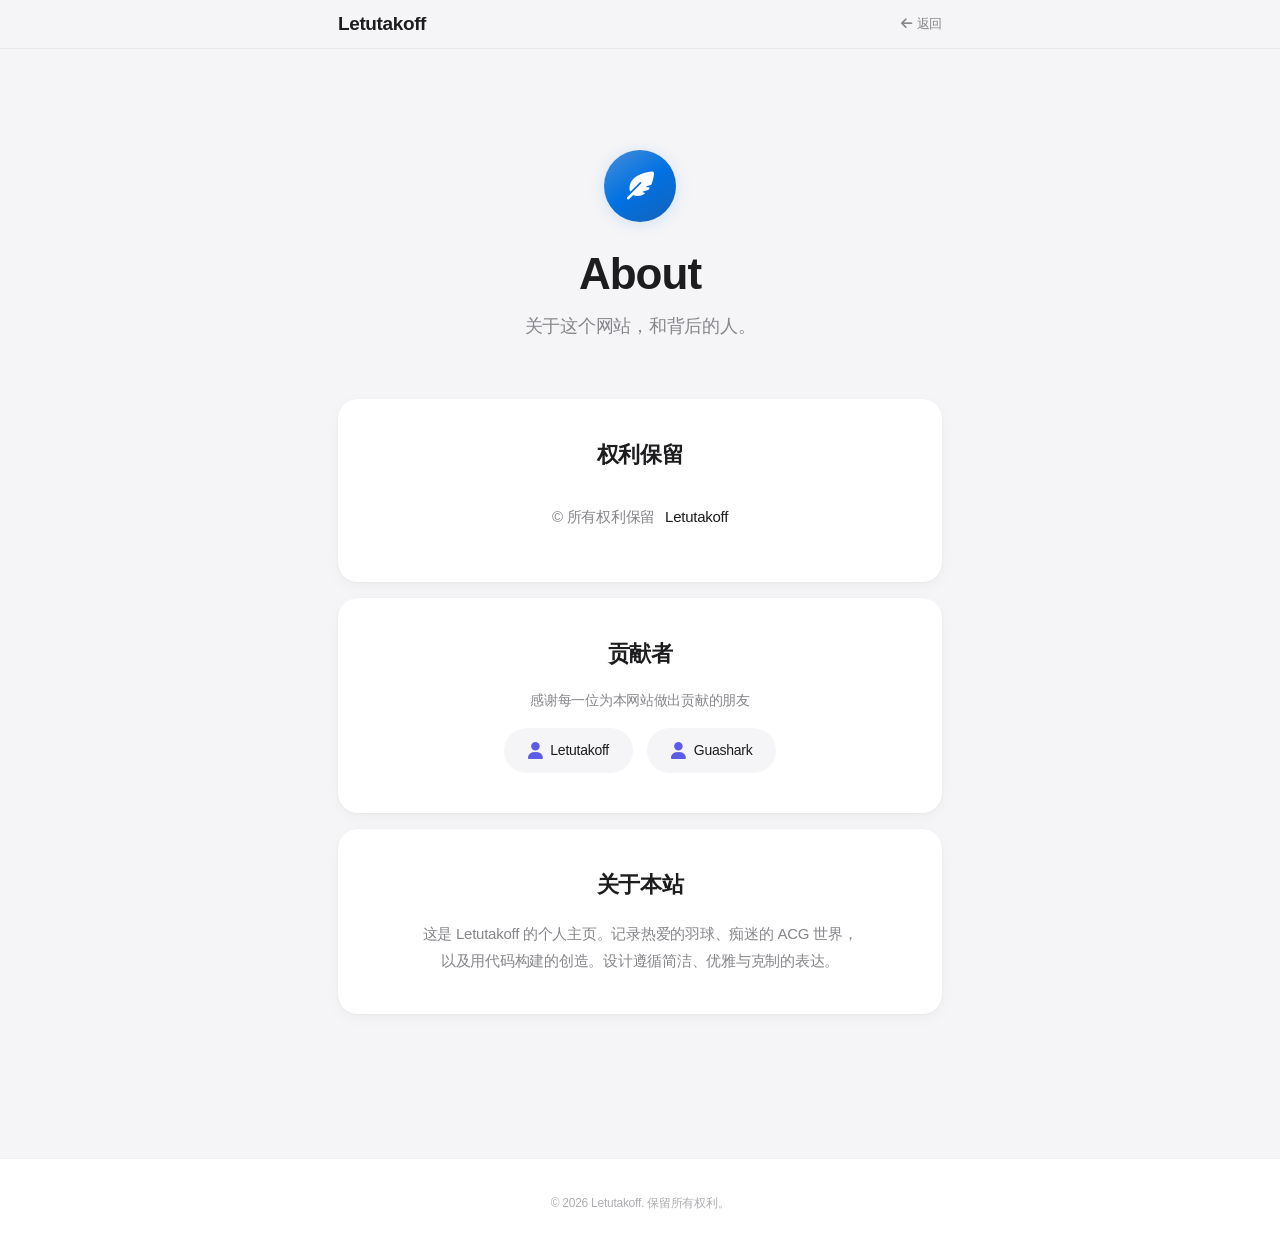
==== about.html @ f37e60d2 "26/6/18 - 3" ====
<!DOCTYPE html>
<html lang="zh-CN">
<head>
    <meta charset="UTF-8">
    <meta name="viewport" content="width=device-width, initial-scale=1.0">
    <title>About · Letutakoff</title>
    <link rel="stylesheet" href="https://cdnjs.cloudflare.com/ajax/libs/font-awesome/6.4.0/css/all.min.css">
    <style>
        * { margin: 0; padding: 0; box-sizing: border-box; }

        :root {
            --bg: #f5f5f7; --card: #ffffff;
            --accent: #0071e3; --indigo: #5e5ce6;
            --text: #1d1d1f; --text-secondary: #86868b;
            --text-tertiary: #aeaeb2;
            --hairline: rgba(0,0,0,0.06);
            --card-shadow: 0 1px 3px rgba(0,0,0,0.04), 0 4px 16px rgba(0,0,0,0.03);
            --card-hover-shadow: 0 2px 6px rgba(0,0,0,0.06), 0 12px 36px rgba(0,0,0,0.06);
            --radius: 20px;
            --transition: cubic-bezier(0.22, 0.61, 0.36, 1);
        }

        html { background: var(--bg); }
        body {
            font-family: -apple-system, BlinkMacSystemFont, "SF Pro Display", "SF Pro Text", "Helvetica Neue", sans-serif;
            background: var(--bg); color: var(--text);
            -webkit-font-smoothing: antialiased;
            letter-spacing: -0.016em; line-height: 1.47059;
        }

        a { text-decoration: none; color: var(--accent); }
        .container { max-width: 660px; margin: 0 auto; padding: 0 28px; }

        header {
            position: fixed; top: 0; left: 0; right: 0; z-index: 100;
            background: rgba(245,245,247,0.72);
            backdrop-filter: saturate(180%) blur(24px);
            -webkit-backdrop-filter: saturate(180%) blur(24px);
            border-bottom: 1px solid var(--hairline);
        }
        .header-inner {
            display: flex; align-items: center; justify-content: space-between;
            height: 48px; max-width: 660px; margin: 0 auto; padding: 0 28px;
        }
        .header-name { font-size: 19px; font-weight: 600; color: var(--text); letter-spacing: -0.02em; }
        .header-back { font-size: 13px; color: var(--text-secondary); font-weight: 500; display: flex; align-items: center; gap: 5px; transition: color .2s; }
        .header-back:hover { color: var(--text); }

        .hero { padding: 150px 0 60px; text-align: center; }
        .avatar {
            width: 72px; height: 72px; border-radius: 50%;
            background: linear-gradient(145deg, #478ed8, #0071e3, #1662b7);
            box-shadow: 0 2px 16px rgba(0,113,227,0.15);
            margin: 0 auto 20px; display: flex; align-items: center;
            justify-content: center; font-size: 28px; color: #fff;
        }
        .hero h1 { font-size: 44px; font-weight: 700; letter-spacing: -0.022em; }
        .hero .tagline { font-size: 18px; color: var(--text-secondary); margin-top: 6px; }

        .info-block {
            background: var(--card); border-radius: var(--radius);
            padding: 40px; margin-bottom: 16px;
            box-shadow: var(--card-shadow);
            text-align: center;
        }
        .info-block h3 {
            font-size: 22px; font-weight: 700; letter-spacing: -0.018em;
            margin-bottom: 20px;
        }

        .info-line {
            display: flex; align-items: center; justify-content: center; gap: 10px;
            padding: 14px 0; border-bottom: 1px solid var(--hairline);
            font-size: 15px;
        }
        .info-line:last-child { border-bottom: none; }
        .info-line .lbl { color: var(--text-secondary); }
        .info-line .val { color: var(--text); font-weight: 500; }

        .contributor-row {
            display: flex; justify-content: center; gap: 14px; flex-wrap: wrap;
            margin-top: 8px;
        }
        .contributor {
            display: inline-flex; align-items: center; gap: 8px;
            padding: 12px 24px; border-radius: 980px;
            background: var(--bg); font-size: 14px; font-weight: 500;
            color: var(--text);
        }
        .contributor i { font-size: 17px; color: var(--indigo); }

        .about-text {
            color: var(--text-secondary); font-size: 15px;
            line-height: 1.75; max-width: 440px; margin: 0 auto;
        }

        footer {
            text-align: center; padding: 36px;
            border-top: 1px solid var(--hairline); background: var(--card); margin-top: 80px;
        }
        footer p { font-size: 12px; color: var(--text-tertiary); }

        @media (max-width: 500px) {
            .hero h1 { font-size: 36px; }
            .info-block { padding: 28px 20px; }
        }
    </style>
</head>
<body>
    <header>
        <div class="header-inner">
            <a href="./index.html" class="header-name">Letutakoff</a>
            <a href="./index.html" class="header-back"><i class="fas fa-arrow-left"></i> 返回</a>
        </div>
    </header>

    <main>
        <section class="hero">
            <div class="avatar"><i class="fas fa-feather-alt"></i></div>
            <h1>About</h1>
            <p class="tagline">关于这个网站，和背后的人。</p>
        </section>

        <div class="container" style="padding-bottom: 48px;">
            <div class="info-block">
                <h3>权利保留</h3>
                <div class="info-line">
                    <span class="lbl">&copy; 所有权利保留</span>
                    <span class="val">Letutakoff</span>
                </div>
            </div>

            <div class="info-block">
                <h3>贡献者</h3>
                <p style="color: var(--text-secondary); font-size: 14px; margin-bottom: 18px;">感谢每一位为本网站做出贡献的朋友</p>
                <div class="contributor-row">
                    <div class="contributor"><i class="fas fa-user"></i> Letutakoff</div>
                    <div class="contributor"><i class="fas fa-user"></i> Guashark</div>
                </div>
            </div>

            <div class="info-block">
                <h3>关于本站</h3>
                <p class="about-text">
                    这是 Letutakoff 的个人主页。记录热爱的羽球、痴迷的 ACG 世界，以及用代码构建的创造。设计遵循简洁、优雅与克制的表达。
                </p>
            </div>
        </div>
    </main>

    <footer>
        <p>&copy; 2026 Letutakoff. 保留所有权利。</p>
    </footer>
</body>
</html>
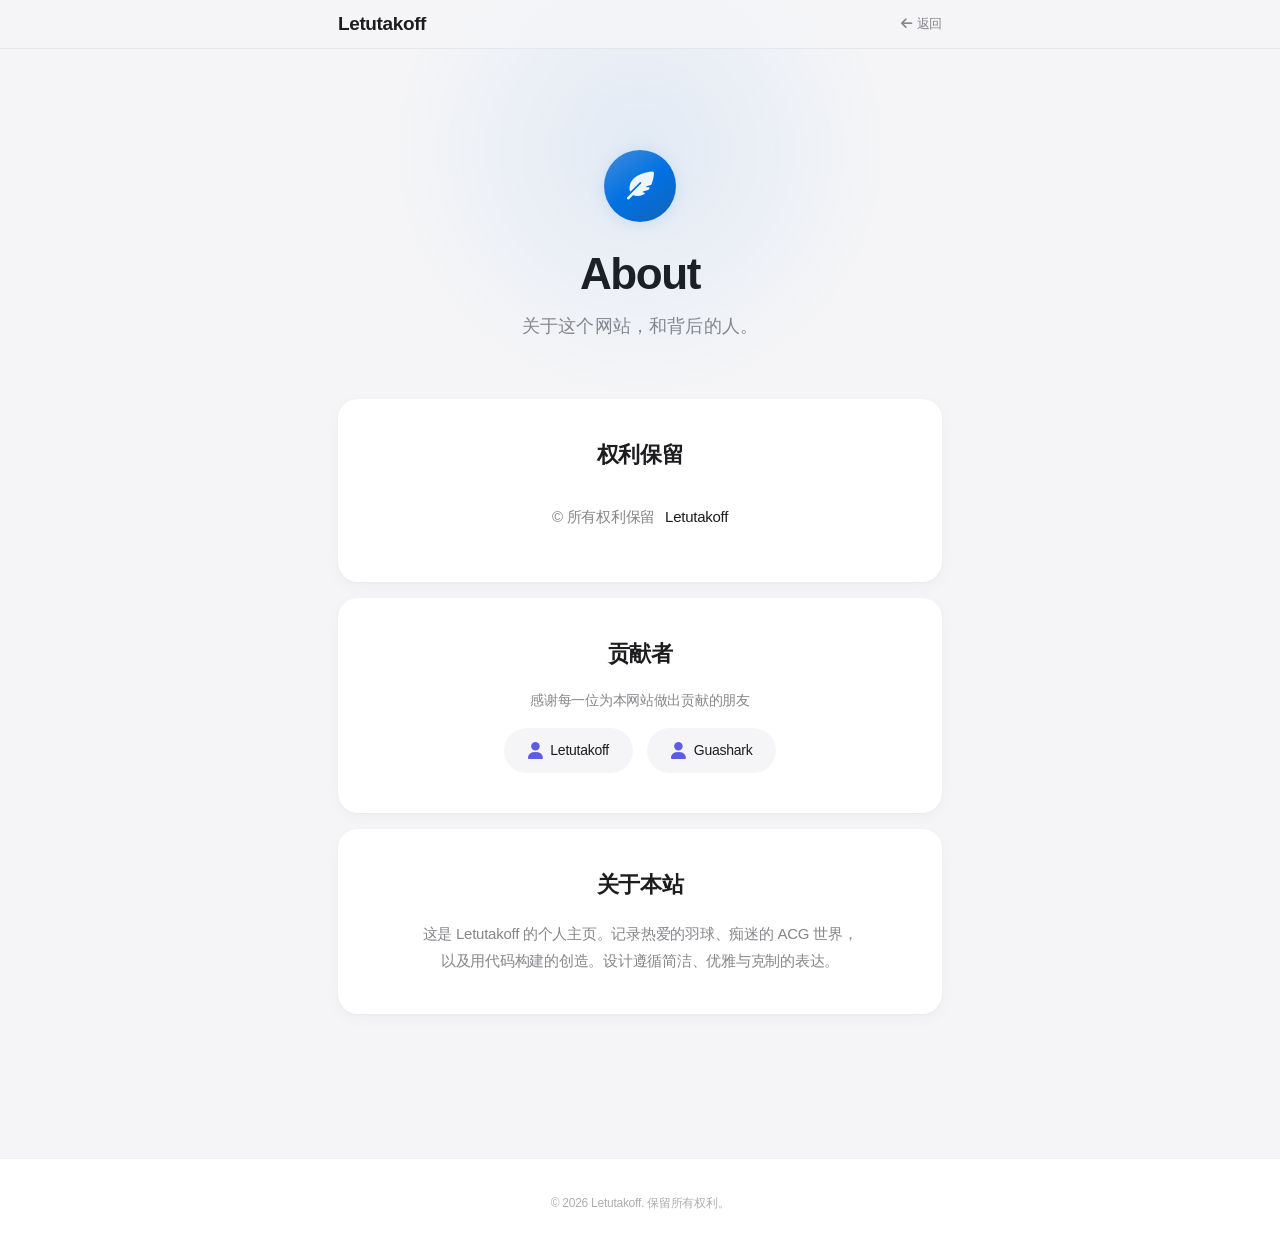
==== commit 43495acf: "26/6/18 - 4" ====
--- a/about.html
+++ b/about.html
@@ -18,6 +18,7 @@
             --card-hover-shadow: 0 2px 6px rgba(0,0,0,0.06), 0 12px 36px rgba(0,0,0,0.06);
             --radius: 20px;
             --transition: cubic-bezier(0.22, 0.61, 0.36, 1);
+            --glow: rgba(0, 113, 227, 0.08);
         }
 
         html { background: var(--bg); }
@@ -26,6 +27,44 @@
             background: var(--bg); color: var(--text);
             -webkit-font-smoothing: antialiased;
             letter-spacing: -0.016em; line-height: 1.47059;
+        }
+
+        /* ── Page Load Entrance ── */
+        .page-enter {
+            opacity: 0;
+            transform: translateY(16px);
+            animation: fadeSlideUp 0.7s var(--transition) forwards;
+        }
+        @keyframes fadeSlideUp {
+            to { opacity: 1; transform: translateY(0); }
+        }
+
+        /* ── Scroll Reveal ── */
+        .reveal {
+            opacity: 0;
+            transform: translateY(24px);
+            transition: opacity 0.6s var(--transition), transform 0.6s var(--transition);
+        }
+        .reveal.visible {
+            opacity: 1;
+            transform: translateY(0);
+        }
+
+        /* ── Background Depth Glow ── */
+        main::before {
+            content: '';
+            position: absolute;
+            top: -100px;
+            left: 50%;
+            transform: translateX(-50%);
+            width: 500px;
+            height: 500px;
+            background: radial-gradient(ellipse at center, var(--glow) 0%, transparent 70%);
+            pointer-events: none;
+            z-index: 0;
+        }
+        main {
+            position: relative;
         }
 
         a { text-decoration: none; color: var(--accent); }
@@ -54,14 +93,37 @@
             margin: 0 auto 20px; display: flex; align-items: center;
             justify-content: center; font-size: 28px; color: #fff;
         }
-        .hero h1 { font-size: 44px; font-weight: 700; letter-spacing: -0.022em; }
-        .hero .tagline { font-size: 18px; color: var(--text-secondary); margin-top: 6px; }
+        .hero h1 { font-size: 44px; font-weight: 700; letter-spacing: -0.032em; }
+        .hero .tagline { font-size: 18px; color: var(--text-secondary); margin-top: 6px; letter-spacing: 0.008em; }
 
         .info-block {
             background: var(--card); border-radius: var(--radius);
             padding: 40px; margin-bottom: 16px;
             box-shadow: var(--card-shadow);
             text-align: center;
+            position: relative;
+            overflow: hidden;
+        }
+        .info-block::before {
+            content: '';
+            position: absolute;
+            inset: 0;
+            border-radius: var(--radius);
+            padding: 1px;
+            background: linear-gradient(180deg, rgba(0,113,227,0.2) 0%, transparent 40%);
+            -webkit-mask: linear-gradient(#fff 0 0) content-box, linear-gradient(#fff 0 0);
+            mask: linear-gradient(#fff 0 0) content-box, linear-gradient(#fff 0 0);
+            -webkit-mask-composite: xor;
+            mask-composite: exclude;
+            opacity: 0;
+            transition: opacity 0.5s var(--transition);
+            pointer-events: none;
+        }
+        .info-block:hover::before {
+            opacity: 1;
+        }
+        .info-block:hover {
+            box-shadow: var(--card-hover-shadow), 0 0 40px var(--glow);
         }
         .info-block h3 {
             font-size: 22px; font-weight: 700; letter-spacing: -0.018em;
@@ -86,6 +148,12 @@
             padding: 12px 24px; border-radius: 980px;
             background: var(--bg); font-size: 14px; font-weight: 500;
             color: var(--text);
+            transition: background 0.35s var(--transition), color 0.35s var(--transition), box-shadow 0.35s var(--transition);
+        }
+        .contributor:hover {
+            background: var(--accent);
+            color: #fff;
+            box-shadow: 0 0 20px rgba(0,113,227,0.2);
         }
         .contributor i { font-size: 17px; color: var(--indigo); }
 
@@ -93,6 +161,11 @@
             color: var(--text-secondary); font-size: 15px;
             line-height: 1.75; max-width: 440px; margin: 0 auto;
         }
+
+        /* ── Info Block Stagger Delays ── */
+        .reveal:nth-child(1) { transition-delay: 0s; }
+        .reveal:nth-child(2) { transition-delay: 0.1s; }
+        .reveal:nth-child(3) { transition-delay: 0.2s; }
 
         footer {
             text-align: center; padding: 36px;
@@ -114,7 +187,7 @@
         </div>
     </header>
 
-    <main>
+    <main class="page-enter">
         <section class="hero">
             <div class="avatar"><i class="fas fa-feather-alt"></i></div>
             <h1>About</h1>
@@ -122,7 +195,7 @@
         </section>
 
         <div class="container" style="padding-bottom: 48px;">
-            <div class="info-block">
+            <div class="info-block reveal">
                 <h3>权利保留</h3>
                 <div class="info-line">
                     <span class="lbl">&copy; 所有权利保留</span>
@@ -130,7 +203,7 @@
                 </div>
             </div>
 
-            <div class="info-block">
+            <div class="info-block reveal">
                 <h3>贡献者</h3>
                 <p style="color: var(--text-secondary); font-size: 14px; margin-bottom: 18px;">感谢每一位为本网站做出贡献的朋友</p>
                 <div class="contributor-row">
@@ -139,7 +212,7 @@
                 </div>
             </div>
 
-            <div class="info-block">
+            <div class="info-block reveal">
                 <h3>关于本站</h3>
                 <p class="about-text">
                     这是 Letutakoff 的个人主页。记录热爱的羽球、痴迷的 ACG 世界，以及用代码构建的创造。设计遵循简洁、优雅与克制的表达。
@@ -151,5 +224,22 @@
     <footer>
         <p>&copy; 2026 Letutakoff. 保留所有权利。</p>
     </footer>
+
+    <script>
+    (function() {
+        var observer = new IntersectionObserver(function(entries) {
+            entries.forEach(function(entry) {
+                if (entry.isIntersecting) {
+                    entry.target.classList.add('visible');
+                    observer.unobserve(entry.target);
+                }
+            });
+        }, { threshold: 0.15, rootMargin: '0px 0px -40px 0px' });
+
+        document.querySelectorAll('.reveal').forEach(function(el) {
+            observer.observe(el);
+        });
+    })();
+    </script>
 </body>
 </html>
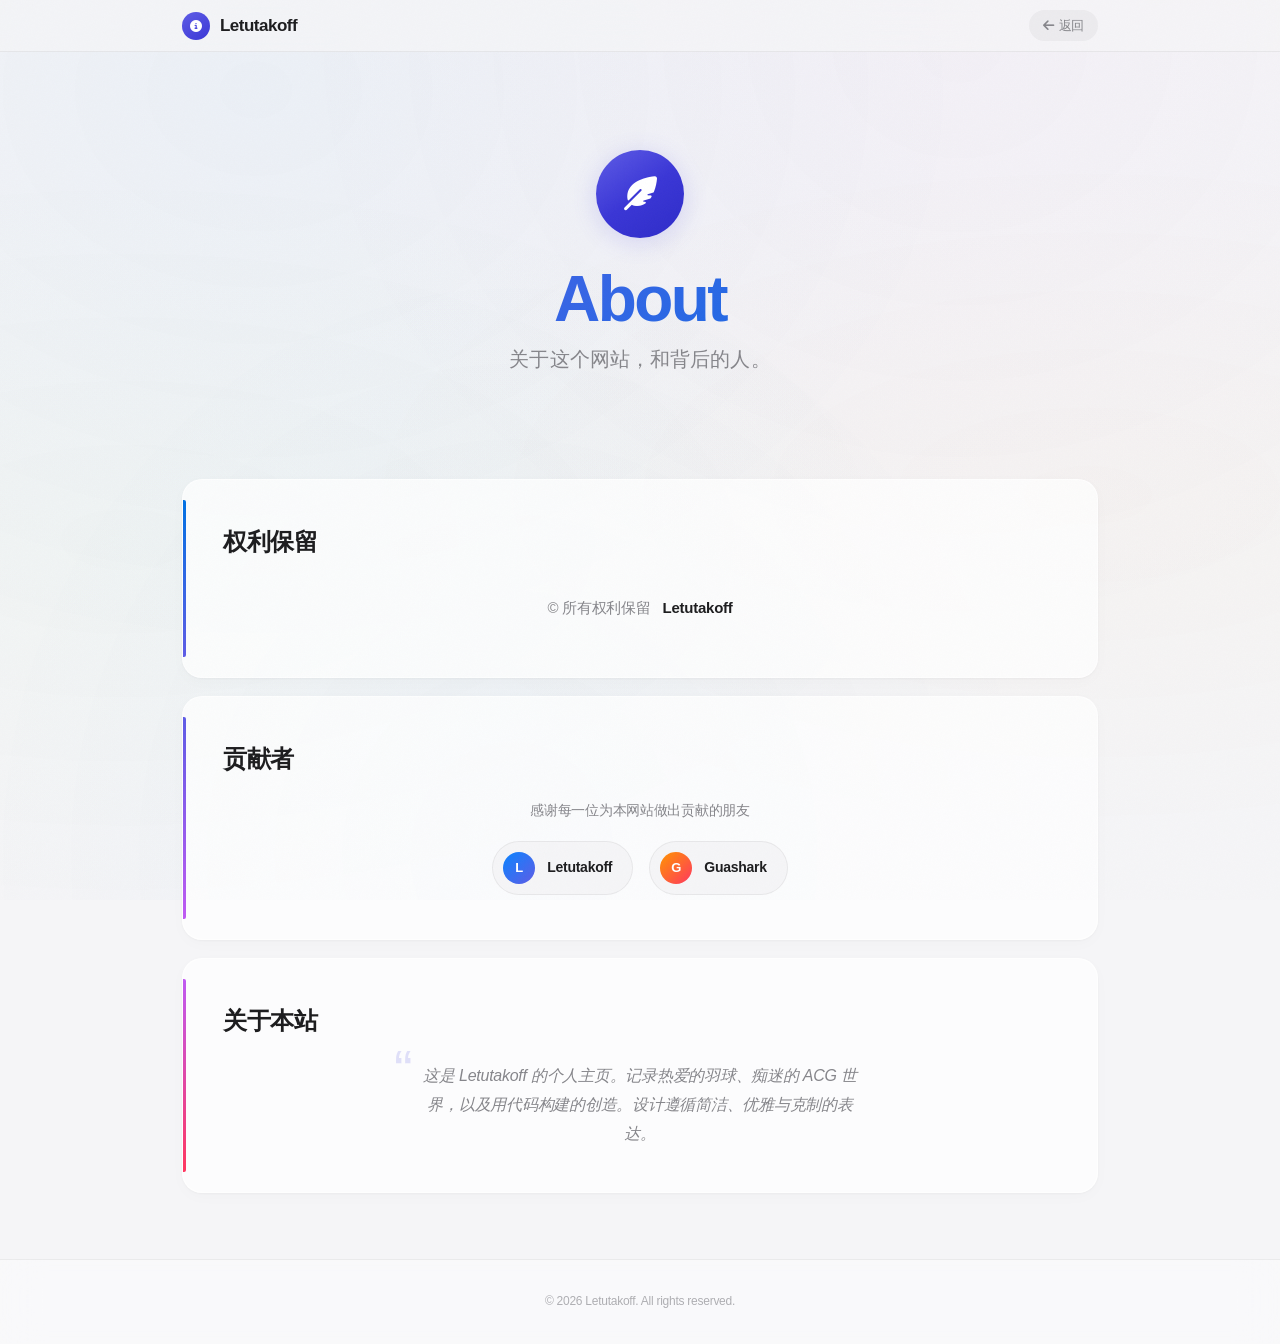
==== commit f3dc8e45: "26/6/19 - 1" ====
--- a/about.html
+++ b/about.html
@@ -5,197 +5,197 @@
     <meta name="viewport" content="width=device-width, initial-scale=1.0">
     <title>About · Letutakoff</title>
     <link rel="stylesheet" href="https://cdnjs.cloudflare.com/ajax/libs/font-awesome/6.4.0/css/all.min.css">
+    <link rel="stylesheet" href="styles.css">
     <style>
-        * { margin: 0; padding: 0; box-sizing: border-box; }
-
+        /* ── About page: indigo theme ── */
         :root {
-            --bg: #f5f5f7; --card: #ffffff;
-            --accent: #0071e3; --indigo: #5e5ce6;
-            --text: #1d1d1f; --text-secondary: #86868b;
-            --text-tertiary: #aeaeb2;
-            --hairline: rgba(0,0,0,0.06);
-            --card-shadow: 0 1px 3px rgba(0,0,0,0.04), 0 4px 16px rgba(0,0,0,0.03);
-            --card-hover-shadow: 0 2px 6px rgba(0,0,0,0.06), 0 12px 36px rgba(0,0,0,0.06);
-            --radius: 20px;
-            --transition: cubic-bezier(0.22, 0.61, 0.36, 1);
-            --glow: rgba(0, 113, 227, 0.08);
-        }
-
-        html { background: var(--bg); }
-        body {
-            font-family: -apple-system, BlinkMacSystemFont, "SF Pro Display", "SF Pro Text", "Helvetica Neue", sans-serif;
-            background: var(--bg); color: var(--text);
-            -webkit-font-smoothing: antialiased;
-            letter-spacing: -0.016em; line-height: 1.47059;
-        }
-
-        /* ── Page Load Entrance ── */
-        .page-enter {
-            opacity: 0;
-            transform: translateY(16px);
-            animation: fadeSlideUp 0.7s var(--transition) forwards;
-        }
-        @keyframes fadeSlideUp {
-            to { opacity: 1; transform: translateY(0); }
-        }
-
-        /* ── Scroll Reveal ── */
-        .reveal {
-            opacity: 0;
-            transform: translateY(24px);
-            transition: opacity 0.6s var(--transition), transform 0.6s var(--transition);
-        }
-        .reveal.visible {
-            opacity: 1;
-            transform: translateY(0);
-        }
-
-        /* ── Background Depth Glow ── */
-        main::before {
+            --page-accent: #5e5ce6;
+        }
+
+        ::selection { background: rgba(94, 92, 230, 0.15); }
+
+        .scroll-progress {
+            background: linear-gradient(90deg, #5e5ce6, #0071e3, #bf5af2);
+        }
+
+        .header-logo {
+            background: linear-gradient(145deg, #5e5ce6, #3a36d6);
+        }
+
+        .hero-avatar {
+            background: linear-gradient(145deg, #5e5ce6, #3a36d6, #2e2cc8);
+            box-shadow: 0 4px 24px rgba(94, 92, 230, 0.2);
+        }
+
+        .hero h1.gradient-text {
+            background: linear-gradient(135deg, #5e5ce6, #0071e3);
+            -webkit-background-clip: text;
+            -webkit-text-fill-color: transparent;
+            background-clip: text;
+        }
+
+        /* About page doesn't use sec-label/sections, so no label styles needed */
+
+        /* ── Info Blocks ── */
+        .info-blocks {
+            padding-bottom: 48px;
+        }
+        .info-block {
+            padding: 44px 40px;
+            margin-bottom: 18px;
+        }
+        .info-block:hover {
+            transform: translateY(-2px) scale(1.005);
+            box-shadow: var(--shadow-card-hover), var(--shadow-glow-indigo);
+        }
+
+        /* Left accent bar per block */
+        .info-block::after {
             content: '';
             position: absolute;
-            top: -100px;
-            left: 50%;
-            transform: translateX(-50%);
-            width: 500px;
-            height: 500px;
-            background: radial-gradient(ellipse at center, var(--glow) 0%, transparent 70%);
-            pointer-events: none;
-            z-index: 0;
-        }
-        main {
-            position: relative;
-        }
-
-        a { text-decoration: none; color: var(--accent); }
-        .container { max-width: 660px; margin: 0 auto; padding: 0 28px; }
-
-        header {
-            position: fixed; top: 0; left: 0; right: 0; z-index: 100;
-            background: rgba(245,245,247,0.72);
-            backdrop-filter: saturate(180%) blur(24px);
-            -webkit-backdrop-filter: saturate(180%) blur(24px);
-            border-bottom: 1px solid var(--hairline);
-        }
-        .header-inner {
-            display: flex; align-items: center; justify-content: space-between;
-            height: 48px; max-width: 660px; margin: 0 auto; padding: 0 28px;
-        }
-        .header-name { font-size: 19px; font-weight: 600; color: var(--text); letter-spacing: -0.02em; }
-        .header-back { font-size: 13px; color: var(--text-secondary); font-weight: 500; display: flex; align-items: center; gap: 5px; transition: color .2s; }
-        .header-back:hover { color: var(--text); }
-
-        .hero { padding: 150px 0 60px; text-align: center; }
-        .avatar {
-            width: 72px; height: 72px; border-radius: 50%;
-            background: linear-gradient(145deg, #478ed8, #0071e3, #1662b7);
-            box-shadow: 0 2px 16px rgba(0,113,227,0.15);
-            margin: 0 auto 20px; display: flex; align-items: center;
-            justify-content: center; font-size: 28px; color: #fff;
-        }
-        .hero h1 { font-size: 44px; font-weight: 700; letter-spacing: -0.032em; }
-        .hero .tagline { font-size: 18px; color: var(--text-secondary); margin-top: 6px; letter-spacing: 0.008em; }
-
-        .info-block {
-            background: var(--card); border-radius: var(--radius);
-            padding: 40px; margin-bottom: 16px;
-            box-shadow: var(--card-shadow);
-            text-align: center;
-            position: relative;
-            overflow: hidden;
-        }
-        .info-block::before {
-            content: '';
-            position: absolute;
-            inset: 0;
-            border-radius: var(--radius);
-            padding: 1px;
-            background: linear-gradient(180deg, rgba(0,113,227,0.2) 0%, transparent 40%);
-            -webkit-mask: linear-gradient(#fff 0 0) content-box, linear-gradient(#fff 0 0);
-            mask: linear-gradient(#fff 0 0) content-box, linear-gradient(#fff 0 0);
-            -webkit-mask-composite: xor;
-            mask-composite: exclude;
-            opacity: 0;
-            transition: opacity 0.5s var(--transition);
-            pointer-events: none;
-        }
-        .info-block:hover::before {
-            opacity: 1;
-        }
-        .info-block:hover {
-            box-shadow: var(--card-hover-shadow), 0 0 40px var(--glow);
-        }
+            left: 0;
+            top: 20px;
+            bottom: 20px;
+            width: 3px;
+            border-radius: 0 2px 2px 0;
+        }
+        .info-block:nth-child(1)::after {
+            background: linear-gradient(180deg, #0071e3, #5e5ce6);
+        }
+        .info-block:nth-child(2)::after {
+            background: linear-gradient(180deg, #5e5ce6, #bf5af2);
+        }
+        .info-block:nth-child(3)::after {
+            background: linear-gradient(180deg, #bf5af2, #ff375f);
+        }
+
         .info-block h3 {
-            font-size: 22px; font-weight: 700; letter-spacing: -0.018em;
-            margin-bottom: 20px;
+            font-family: -apple-system, BlinkMacSystemFont, "SF Pro Display", "Helvetica Neue", sans-serif;
+            font-size: 24px;
+            font-weight: 800;
+            letter-spacing: -0.02em;
+            margin-bottom: 24px;
         }
 
         .info-line {
-            display: flex; align-items: center; justify-content: center; gap: 10px;
-            padding: 14px 0; border-bottom: 1px solid var(--hairline);
+            display: flex;
+            align-items: center;
+            justify-content: center;
+            gap: 12px;
+            padding: 14px 0;
+            border-bottom: 0.5px solid var(--hairline);
             font-size: 15px;
         }
         .info-line:last-child { border-bottom: none; }
-        .info-line .lbl { color: var(--text-secondary); }
-        .info-line .val { color: var(--text); font-weight: 500; }
-
+        .info-line .lbl { color: var(--text-secondary); font-weight: 500; }
+        .info-line .val { color: var(--text); font-weight: 700; }
+
+        /* ── Contributor Pills ── */
         .contributor-row {
-            display: flex; justify-content: center; gap: 14px; flex-wrap: wrap;
+            display: flex;
+            justify-content: center;
+            gap: 16px;
+            flex-wrap: wrap;
             margin-top: 8px;
         }
         .contributor {
-            display: inline-flex; align-items: center; gap: 8px;
-            padding: 12px 24px; border-radius: 980px;
-            background: var(--bg); font-size: 14px; font-weight: 500;
+            display: flex;
+            align-items: center;
+            gap: 12px;
+            padding: 10px 20px 10px 10px;
+            border-radius: var(--radius-pill);
+            background: var(--bg);
+            border: 1px solid var(--hairline);
+            font-size: 14px;
+            font-weight: 600;
             color: var(--text);
-            transition: background 0.35s var(--transition), color 0.35s var(--transition), box-shadow 0.35s var(--transition);
+            transition: all 0.4s var(--spring);
         }
         .contributor:hover {
             background: var(--accent);
             color: #fff;
-            box-shadow: 0 0 20px rgba(0,113,227,0.2);
-        }
-        .contributor i { font-size: 17px; color: var(--indigo); }
-
-        .about-text {
-            color: var(--text-secondary); font-size: 15px;
-            line-height: 1.75; max-width: 440px; margin: 0 auto;
-        }
-
-        /* ── Info Block Stagger Delays ── */
-        .reveal:nth-child(1) { transition-delay: 0s; }
-        .reveal:nth-child(2) { transition-delay: 0.1s; }
-        .reveal:nth-child(3) { transition-delay: 0.2s; }
-
-        footer {
-            text-align: center; padding: 36px;
-            border-top: 1px solid var(--hairline); background: var(--card); margin-top: 80px;
-        }
-        footer p { font-size: 12px; color: var(--text-tertiary); }
+            border-color: var(--accent);
+            box-shadow: 0 0 24px rgba(0, 113, 227, 0.18);
+            transform: translateY(-2px);
+        }
+        .contributor-avatar {
+            width: 32px;
+            height: 32px;
+            border-radius: 50%;
+            display: flex;
+            align-items: center;
+            justify-content: center;
+            font-size: 13px;
+            font-weight: 700;
+            color: #fff;
+        }
+        .contributor:nth-child(1) .contributor-avatar {
+            background: linear-gradient(135deg, #0a84ff, #5e5ce6);
+        }
+        .contributor:nth-child(2) .contributor-avatar {
+            background: linear-gradient(135deg, #ff9500, #ff375f);
+        }
+
+        /* ── Quote ── */
+        .about-quote {
+            color: var(--text-secondary);
+            font-size: 16px;
+            line-height: 1.8;
+            max-width: 480px;
+            margin: 0 auto;
+            text-align: center;
+            font-style: italic;
+            position: relative;
+            padding: 0 20px;
+        }
+        .about-quote::before {
+            content: '\201C';
+            font-size: 56px;
+            color: var(--page-accent);
+            opacity: 0.18;
+            position: absolute;
+            top: -20px;
+            left: -6px;
+            font-style: normal;
+            line-height: 1;
+        }
+
+        .about-subtitle {
+            color: var(--text-secondary);
+            font-size: 14px;
+            margin-bottom: 20px;
+            text-align: center;
+        }
 
         @media (max-width: 500px) {
-            .hero h1 { font-size: 36px; }
-            .info-block { padding: 28px 20px; }
+            .info-block { padding: 32px 24px; }
         }
     </style>
 </head>
 <body>
-    <header>
+    <div class="scroll-progress" id="scrollProgress"></div>
+
+    <header class="site-header">
         <div class="header-inner">
-            <a href="./index.html" class="header-name">Letutakoff</a>
+            <a href="./index.html" class="header-brand">
+                <div class="header-logo"><i class="fas fa-circle-info"></i></div>
+                Letutakoff
+            </a>
             <a href="./index.html" class="header-back"><i class="fas fa-arrow-left"></i> 返回</a>
         </div>
     </header>
 
-    <main class="page-enter">
+    <main class="page-enter content-wrap">
         <section class="hero">
-            <div class="avatar"><i class="fas fa-feather-alt"></i></div>
-            <h1>About</h1>
-            <p class="tagline">关于这个网站，和背后的人。</p>
+            <div class="container">
+                <div class="hero-avatar"><i class="fas fa-feather-alt"></i></div>
+                <h1 class="gradient-text">About</h1>
+                <p class="tagline">关于这个网站，和背后的人。</p>
+            </div>
         </section>
 
-        <div class="container" style="padding-bottom: 48px;">
-            <div class="info-block reveal">
+        <div class="container info-blocks">
+            <div class="card info-block reveal">
                 <h3>权利保留</h3>
                 <div class="info-line">
                     <span class="lbl">&copy; 所有权利保留</span>
@@ -203,30 +203,44 @@
                 </div>
             </div>
 
-            <div class="info-block reveal">
+            <div class="card info-block reveal">
                 <h3>贡献者</h3>
-                <p style="color: var(--text-secondary); font-size: 14px; margin-bottom: 18px;">感谢每一位为本网站做出贡献的朋友</p>
+                <p class="about-subtitle">感谢每一位为本网站做出贡献的朋友</p>
                 <div class="contributor-row">
-                    <div class="contributor"><i class="fas fa-user"></i> Letutakoff</div>
-                    <div class="contributor"><i class="fas fa-user"></i> Guashark</div>
+                    <div class="contributor">
+                        <div class="contributor-avatar">L</div>
+                        Letutakoff
+                    </div>
+                    <div class="contributor">
+                        <div class="contributor-avatar">G</div>
+                        Guashark
+                    </div>
                 </div>
             </div>
 
-            <div class="info-block reveal">
+            <div class="card info-block reveal">
                 <h3>关于本站</h3>
-                <p class="about-text">
+                <p class="about-quote">
                     这是 Letutakoff 的个人主页。记录热爱的羽球、痴迷的 ACG 世界，以及用代码构建的创造。设计遵循简洁、优雅与克制的表达。
                 </p>
             </div>
         </div>
     </main>
 
-    <footer>
-        <p>&copy; 2026 Letutakoff. 保留所有权利。</p>
+    <footer class="site-footer">
+        <p>&copy; 2026 Letutakoff. All rights reserved.</p>
     </footer>
 
     <script>
     (function() {
+        var bar = document.getElementById('scrollProgress');
+        if (bar) {
+            window.addEventListener('scroll', function() {
+                var st = window.pageYOffset || document.documentElement.scrollTop;
+                var h = document.documentElement.scrollHeight - document.documentElement.clientHeight;
+                bar.style.width = (st / h * 100) + '%';
+            });
+        }
         var observer = new IntersectionObserver(function(entries) {
             entries.forEach(function(entry) {
                 if (entry.isIntersecting) {
@@ -234,11 +248,8 @@
                     observer.unobserve(entry.target);
                 }
             });
-        }, { threshold: 0.15, rootMargin: '0px 0px -40px 0px' });
-
-        document.querySelectorAll('.reveal').forEach(function(el) {
-            observer.observe(el);
-        });
+        }, { threshold: 0.1, rootMargin: '0px 0px -30px 0px' });
+        document.querySelectorAll('.reveal').forEach(function(el) { observer.observe(el); });
     })();
     </script>
 </body>
--- a/styles.css
+++ b/styles.css
@@ -0,0 +1,586 @@
+/* ═══════════════════════════════════════════════════════════════
+   Letutakoff — Shared Design System
+   Apple-inspired: SF fonts, frosted glass, spring motion,
+   generous whitespace, refined surface treatments.
+   ═══════════════════════════════════════════════════════════════ */
+
+/* ── Reset ── */
+*, *::before, *::after {
+  margin: 0;
+  padding: 0;
+  box-sizing: border-box;
+}
+
+/* ── Design Tokens ── */
+:root {
+  /* Background */
+  --bg: #f5f5f7;
+
+  /* Surfaces */
+  --card-bg: rgba(255, 255, 255, 0.72);
+  --card-solid: #ffffff;
+  --header-bg: rgba(245, 245, 247, 0.78);
+
+  /* Accent palette — Apple HIG */
+  --accent:        #0071e3;
+  --accent-green:  #34c759;
+  --accent-purple: #af52de;
+  --accent-indigo: #5e5ce6;
+  --accent-orange: #ff9500;
+  --accent-pink:   #ff375f;
+
+  /* Text */
+  --text:           #1d1d1f;
+  --text-secondary: #86868b;
+  --text-tertiary:  #aeaeb2;
+
+  /* Borders & dividers */
+  --hairline: rgba(0, 0, 0, 0.06);
+  --card-border: rgba(255, 255, 255, 0.6);
+
+  /* Radii */
+  --radius-sm: 12px;
+  --radius:    20px;
+  --radius-pill: 980px;
+
+  /* Shadows — layered for depth */
+  --shadow-card: 0 1px 3px rgba(0, 0, 0, 0.04),
+                 0 4px 16px rgba(0, 0, 0, 0.02);
+  --shadow-card-hover: 0 2px 8px rgba(0, 0, 0, 0.06),
+                        0 12px 40px rgba(0, 0, 0, 0.04);
+
+  /* Shadows with accent glow (applied per page) */
+  --shadow-glow-green:  0 12px 40px rgba(52, 199, 89, 0.08),
+                        0 0 80px rgba(52, 199, 89, 0.04);
+  --shadow-glow-purple: 0 12px 40px rgba(175, 82, 222, 0.08),
+                        0 0 80px rgba(175, 82, 222, 0.04);
+  --shadow-glow-blue:   0 12px 40px rgba(0, 113, 227, 0.08),
+                        0 0 80px rgba(0, 113, 227, 0.04);
+  --shadow-glow-indigo: 0 12px 40px rgba(94, 92, 230, 0.08),
+                        0 0 80px rgba(94, 92, 230, 0.04);
+
+  /* Transitions */
+  --ease-out: cubic-bezier(0.22, 0.61, 0.36, 1);
+  --spring:   cubic-bezier(0.34, 1.56, 0.64, 1);
+
+  /* Typography */
+  --font-display: -apple-system, BlinkMacSystemFont, "SF Pro Display",
+                  "Helvetica Neue", sans-serif;
+  --font-body:    -apple-system, BlinkMacSystemFont, "SF Pro Text",
+                  "Helvetica Neue", sans-serif;
+
+  /* Layout */
+  --header-h: 52px;
+  --content-max: 980px;
+}
+
+/* ── Base ── */
+html {
+  scroll-behavior: smooth;
+  background: var(--bg);
+  scrollbar-width: thin;
+  scrollbar-color: rgba(0, 0, 0, 0.12) transparent;
+}
+html::-webkit-scrollbar { width: 5px; }
+html::-webkit-scrollbar-track { background: transparent; }
+html::-webkit-scrollbar-thumb {
+  background: rgba(0, 0, 0, 0.12);
+  border-radius: 3px;
+}
+html::-webkit-scrollbar-thumb:hover {
+  background: rgba(0, 0, 0, 0.2);
+}
+
+::selection {
+  background: rgba(0, 113, 227, 0.15);
+  color: var(--text);
+}
+
+body {
+  font-family: var(--font-body);
+  background: var(--bg);
+  color: var(--text);
+  -webkit-font-smoothing: antialiased;
+  -moz-osx-font-smoothing: grayscale;
+  letter-spacing: -0.016em;
+  line-height: 1.47059;
+  position: relative;
+  overflow-x: hidden;
+}
+
+/* ── Ambient background mesh ── */
+body::after {
+  content: '';
+  position: fixed;
+  inset: 0;
+  pointer-events: none;
+  z-index: 0;
+  background:
+    radial-gradient(at 20% 10%, rgba(0, 113, 227, 0.04) 0px, transparent 50%),
+    radial-gradient(at 75% 5%,  rgba(175, 82, 222, 0.03) 0px, transparent 50%),
+    radial-gradient(at 10% 60%, rgba(52, 199, 89, 0.025) 0px, transparent 50%),
+    radial-gradient(at 85% 55%, rgba(255, 149, 0, 0.025) 0px, transparent 50%),
+    radial-gradient(at 40% 95%, rgba(0, 113, 227, 0.03) 0px, transparent 50%);
+}
+
+/* ── Noise texture overlay ── */
+body::before {
+  content: '';
+  position: fixed;
+  inset: 0;
+  opacity: 0.022;
+  pointer-events: none;
+  z-index: 9999;
+  background-image: url("data:image/svg+xml,%3Csvg viewBox='0 0 256 256' xmlns='http://www.w3.org/2000/svg'%3E%3Cfilter id='n'%3E%3CfeTurbulence type='fractalNoise' baseFrequency='0.9' numOctaves='4' stitchTiles='stitch'/%3E%3C/filter%3E%3Crect width='100%25' height='100%25' filter='url(%23n)'/%3E%3C/svg%3E");
+  background-repeat: repeat;
+  background-size: 256px 256px;
+}
+
+/* ── Scroll Progress Bar ── */
+.scroll-progress {
+  position: fixed;
+  top: 0;
+  left: 0;
+  width: 0%;
+  height: 2.5px;
+  background: linear-gradient(90deg, #0071e3, #5e5ce6, #af52de);
+  z-index: 10001;
+  transition: width 0.08s linear;
+  border-radius: 0 1px 1px 0;
+}
+
+/* ── Typography ── */
+h1, h2, h3, h4 {
+  font-family: var(--font-display);
+  letter-spacing: -0.025em;
+}
+
+a {
+  text-decoration: none;
+  color: var(--accent);
+}
+
+/* ── Layout: Header ── */
+.site-header {
+  position: fixed;
+  top: 0;
+  left: 0;
+  right: 0;
+  z-index: 100;
+  height: var(--header-h);
+  background: var(--header-bg);
+  backdrop-filter: saturate(200%) blur(30px);
+  -webkit-backdrop-filter: saturate(200%) blur(30px);
+  border-bottom: 0.5px solid var(--hairline);
+}
+
+.header-inner {
+  display: flex;
+  align-items: center;
+  justify-content: space-between;
+  height: 100%;
+  max-width: var(--content-max);
+  margin: 0 auto;
+  padding: 0 32px;
+}
+
+.header-brand {
+  display: flex;
+  align-items: center;
+  gap: 10px;
+  font-family: var(--font-display);
+  font-size: 17px;
+  font-weight: 700;
+  color: var(--text);
+  letter-spacing: -0.03em;
+  transition: opacity 0.3s var(--ease-out);
+}
+.header-brand:hover {
+  opacity: 0.7;
+}
+
+.header-logo {
+  width: 28px;
+  height: 28px;
+  border-radius: 50%;
+  display: flex;
+  align-items: center;
+  justify-content: center;
+  font-size: 12px;
+  color: #fff;
+  flex-shrink: 0;
+}
+
+.header-back {
+  font-size: 13px;
+  color: var(--text-secondary);
+  font-weight: 500;
+  display: flex;
+  align-items: center;
+  gap: 5px;
+  padding: 6px 14px;
+  border-radius: var(--radius-pill);
+  background: rgba(0, 0, 0, 0.04);
+  transition: all 0.3s var(--ease-out);
+}
+.header-back:hover {
+  color: var(--text);
+  background: rgba(0, 0, 0, 0.08);
+}
+
+/* ── Layout: Container ── */
+.container {
+  max-width: var(--content-max);
+  margin: 0 auto;
+  padding: 0 32px;
+}
+
+/* ── Layout: Hero ── */
+.hero {
+  padding: 150px 0 56px;
+  text-align: center;
+}
+
+.hero-avatar {
+  width: 88px;
+  height: 88px;
+  border-radius: 50%;
+  margin: 0 auto 28px;
+  display: flex;
+  align-items: center;
+  justify-content: center;
+  font-size: 34px;
+  color: #fff;
+  box-shadow: 0 4px 24px rgba(0, 0, 0, 0.08);
+  position: relative;
+}
+
+.hero h1 {
+  font-size: 64px;
+  font-weight: 800;
+  letter-spacing: -0.04em;
+  line-height: 1.05;
+  margin-bottom: 12px;
+  text-wrap: balance;
+}
+.hero h1.gradient-text {
+  background: linear-gradient(135deg, #0071e3 0%, #5e5ce6 50%, #af52de 100%);
+  -webkit-background-clip: text;
+  -webkit-text-fill-color: transparent;
+  background-clip: text;
+}
+
+.hero .tagline {
+  font-size: 20px;
+  color: var(--text-secondary);
+  font-weight: 400;
+  letter-spacing: 0.005em;
+  margin-bottom: 48px;
+}
+
+/* ── Section Labels ── */
+.sec-section {
+  margin-bottom: 40px;
+}
+
+.sec-label {
+  font-size: 11px;
+  font-weight: 700;
+  text-transform: uppercase;
+  letter-spacing: 0.12em;
+  margin-bottom: 12px;
+  display: inline-block;
+}
+
+.sec-title {
+  font-size: 36px;
+  font-weight: 800;
+  letter-spacing: -0.03em;
+  line-height: 1.12;
+  margin-bottom: 8px;
+  text-wrap: balance;
+}
+
+.sec-desc {
+  font-size: 17px;
+  color: var(--text-secondary);
+  line-height: 1.55;
+  margin-bottom: 44px;
+}
+
+/* ── Card System ── */
+.card {
+  background: var(--card-bg);
+  backdrop-filter: saturate(180%) blur(28px);
+  -webkit-backdrop-filter: saturate(180%) blur(28px);
+  border: 1px solid var(--card-border);
+  border-radius: var(--radius);
+  box-shadow: var(--shadow-card);
+  transition: transform 0.55s var(--spring),
+              box-shadow 0.55s var(--ease-out),
+              border-color 0.5s var(--ease-out);
+  position: relative;
+  overflow: hidden;
+}
+
+/* Subtle top-edge highlight */
+.card::before {
+  content: '';
+  position: absolute;
+  inset: 0;
+  border-radius: var(--radius);
+  padding: 1px;
+  background: linear-gradient(
+    180deg,
+    rgba(255, 255, 255, 0.5) 0%,
+    transparent 25%,
+    transparent 100%
+  );
+  -webkit-mask: linear-gradient(#fff 0 0) content-box, linear-gradient(#fff 0 0);
+  mask: linear-gradient(#fff 0 0) content-box, linear-gradient(#fff 0 0);
+  -webkit-mask-composite: xor;
+  mask-composite: exclude;
+  pointer-events: none;
+  opacity: 0;
+  transition: opacity 0.55s var(--ease-out);
+}
+
+.card:hover::before {
+  opacity: 1;
+}
+
+.card:hover {
+  transform: translateY(-4px) scale(1.01);
+  box-shadow: var(--shadow-card-hover);
+}
+
+/* Card left accent bar */
+.card-accent-left::after {
+  content: '';
+  position: absolute;
+  left: 0;
+  top: 16px;
+  bottom: 16px;
+  width: 3px;
+  border-radius: 0 2px 2px 0;
+}
+
+/* ── Buttons ── */
+.btn {
+  display: inline-flex;
+  align-items: center;
+  gap: 7px;
+  padding: 11px 24px;
+  border-radius: var(--radius-pill);
+  font-size: 14px;
+  font-weight: 600;
+  font-family: var(--font-body);
+  letter-spacing: -0.01em;
+  transition: all 0.4s var(--spring);
+  cursor: pointer;
+  border: none;
+  line-height: 1.3;
+}
+
+.btn-primary {
+  background: linear-gradient(135deg, #0a84ff, #0071e3);
+  color: #fff;
+  box-shadow: 0 2px 10px rgba(0, 113, 227, 0.25);
+}
+.btn-primary:hover {
+  transform: translateY(-1px);
+  box-shadow: 0 4px 18px rgba(0, 113, 227, 0.35);
+}
+
+.btn-outline {
+  background: transparent;
+  color: var(--accent);
+  border: 1.5px solid rgba(0, 113, 227, 0.2);
+}
+.btn-outline:hover {
+  background: var(--accent);
+  color: #fff;
+  border-color: var(--accent);
+  box-shadow: 0 4px 14px rgba(0, 113, 227, 0.2);
+}
+
+/* ── Contact Pills ── */
+.contact-row {
+  display: flex;
+  justify-content: center;
+  gap: 14px;
+  flex-wrap: wrap;
+  margin-top: 48px;
+  padding-bottom: 48px;
+}
+
+.contact-pill {
+  display: inline-flex;
+  align-items: center;
+  gap: 8px;
+  padding: 12px 24px;
+  border-radius: var(--radius-pill);
+  background: var(--card-bg);
+  backdrop-filter: saturate(180%) blur(24px);
+  -webkit-backdrop-filter: saturate(180%) blur(24px);
+  border: 1px solid var(--card-border);
+  box-shadow: var(--shadow-card);
+  font-size: 14px;
+  font-weight: 500;
+  color: var(--text-secondary);
+  transition: all 0.4s var(--spring);
+}
+.contact-pill:hover {
+  transform: translateY(-2px);
+  box-shadow: var(--shadow-card-hover);
+  color: var(--text);
+}
+.contact-pill i {
+  transition: color 0.3s var(--ease-out);
+  font-size: 15px;
+}
+
+/* ── Footer ── */
+.site-footer {
+  text-align: center;
+  padding: 32px 24px;
+  border-top: 0.5px solid var(--hairline);
+  background: rgba(255, 255, 255, 0.4);
+  backdrop-filter: saturate(180%) blur(20px);
+  -webkit-backdrop-filter: saturate(180%) blur(20px);
+  z-index: 1;
+  position: relative;
+}
+.site-footer p {
+  font-size: 12px;
+  color: var(--text-tertiary);
+  line-height: 1.6;
+}
+.site-footer p + p {
+  margin-top: 2px;
+}
+
+/* ── Animations ── */
+
+/* Page enter */
+.page-enter {
+  opacity: 0;
+  transform: translateY(20px);
+  animation: fadeSlideUp 0.6s var(--ease-out) 0.04s forwards;
+}
+@keyframes fadeSlideUp {
+  to {
+    opacity: 1;
+    transform: translateY(0);
+  }
+}
+
+/* Scroll reveal */
+.reveal {
+  opacity: 0;
+  transform: translateY(32px);
+  transition: opacity 0.65s var(--ease-out),
+              transform 0.65s var(--ease-out);
+}
+.reveal.visible {
+  opacity: 1;
+  transform: translateY(0);
+}
+
+/* Stagger defaults — pages override if needed */
+.reveal:nth-child(1) { transition-delay: 0s; }
+.reveal:nth-child(2) { transition-delay: 0.08s; }
+.reveal:nth-child(3) { transition-delay: 0.16s; }
+.reveal:nth-child(4) { transition-delay: 0.24s; }
+.reveal:nth-child(5) { transition-delay: 0.32s; }
+
+/* ── Tag pills ── */
+.tag {
+  display: inline-flex;
+  align-items: center;
+  gap: 4px;
+  font-size: 12px;
+  color: var(--text-secondary);
+  background: var(--bg);
+  border: 1px solid var(--hairline);
+  padding: 5px 12px;
+  border-radius: var(--radius-pill);
+  font-weight: 500;
+  transition: all 0.3s var(--ease-out);
+}
+.tag i {
+  font-size: 10px;
+  opacity: 0.5;
+}
+.tag:hover {
+  background: var(--accent);
+  color: #fff;
+  border-color: var(--accent);
+}
+.tag:hover i {
+  opacity: 1;
+}
+
+/* ── Live badge ── */
+.live-badge {
+  font-size: 10px;
+  font-weight: 700;
+  text-transform: uppercase;
+  letter-spacing: 0.06em;
+  color: #fff;
+  background: linear-gradient(135deg, #30d158, #248a3d);
+  padding: 3px 10px;
+  border-radius: var(--radius-pill);
+  box-shadow: 0 2px 8px rgba(48, 209, 88, 0.3);
+}
+
+/* ── Content wrap (pages with fixed header need offset) ── */
+.content-wrap {
+  position: relative;
+  z-index: 1;
+}
+
+/* ── Responsive ── */
+@media (max-width: 800px) {
+  .hero h1 {
+    font-size: 44px;
+  }
+  .sec-title {
+    font-size: 28px;
+  }
+  .hero {
+    padding: 120px 0 44px;
+  }
+  .header-inner {
+    padding: 0 24px;
+  }
+  .container {
+    padding: 0 24px;
+  }
+}
+
+@media (max-width: 500px) {
+  .hero h1 {
+    font-size: 36px;
+  }
+  .hero .tagline {
+    font-size: 17px;
+  }
+  .sec-title {
+    font-size: 24px;
+  }
+  .hero {
+    padding: 100px 0 36px;
+  }
+  .hero-avatar {
+    width: 72px;
+    height: 72px;
+    font-size: 28px;
+  }
+  .header-inner {
+    padding: 0 18px;
+  }
+  .container {
+    padding: 0 18px;
+  }
+}
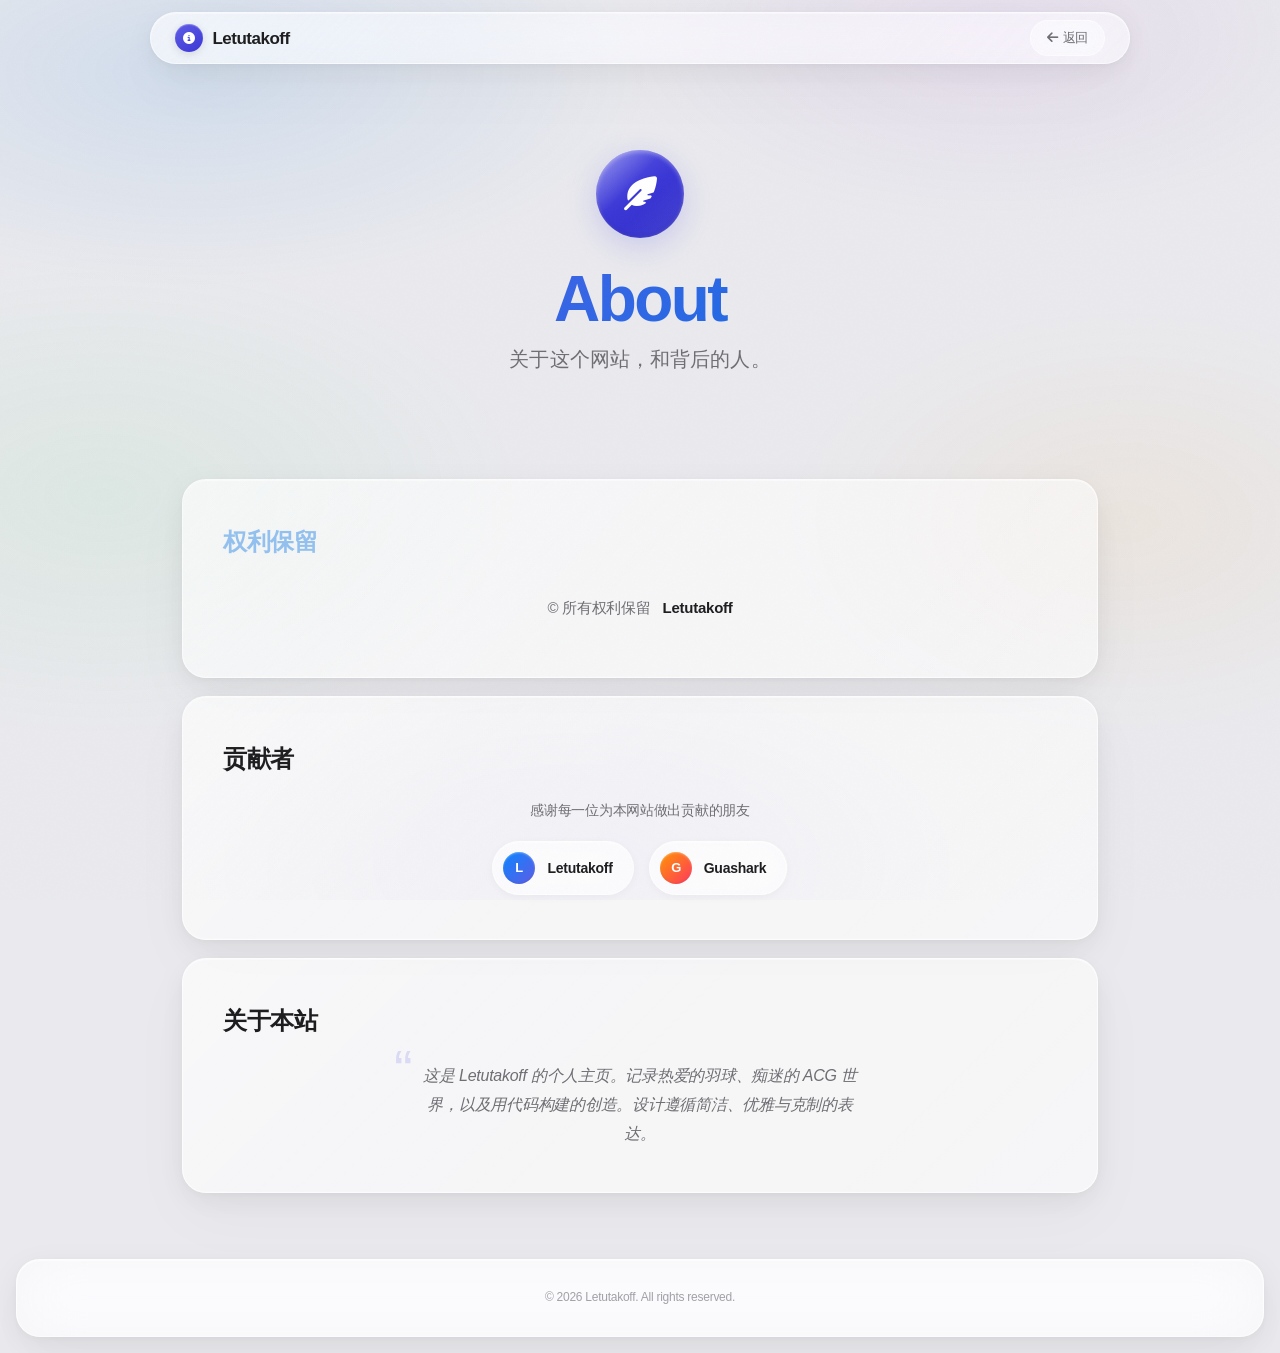
==== commit e4b69e84: "26/6/21 - 1" ====
--- a/about.html
+++ b/about.html
@@ -12,7 +12,7 @@
             --page-accent: #5e5ce6;
         }
 
-        ::selection { background: rgba(94, 92, 230, 0.15); }
+        ::selection { background: rgba(94, 92, 230, 0.18); }
 
         .scroll-progress {
             background: linear-gradient(90deg, #5e5ce6, #0071e3, #bf5af2);
@@ -24,7 +24,9 @@
 
         .hero-avatar {
             background: linear-gradient(145deg, #5e5ce6, #3a36d6, #2e2cc8);
-            box-shadow: 0 4px 24px rgba(94, 92, 230, 0.2);
+            box-shadow: 0 8px 32px rgba(94, 92, 230, 0.24),
+                        inset 0 2px 4px rgba(255, 255, 255, 0.35),
+                        inset 0 -2px 4px rgba(0, 0, 0, 0.08);
         }
 
         .hero h1.gradient-text {
@@ -34,9 +36,7 @@
             background-clip: text;
         }
 
-        /* About page doesn't use sec-label/sections, so no label styles needed */
-
-        /* ── Info Blocks ── */
+        /* ── Info Blocks — Liquid Glass ── */
         .info-blocks {
             padding-bottom: 48px;
         }
@@ -45,11 +45,12 @@
             margin-bottom: 18px;
         }
         .info-block:hover {
-            transform: translateY(-2px) scale(1.005);
-            box-shadow: var(--shadow-card-hover), var(--shadow-glow-indigo);
-        }
-
-        /* Left accent bar per block */
+            transform: translateY(-3px) scale(1.005);
+            box-shadow: var(--shadow-glass-hover), var(--shadow-glow-indigo),
+                        inset 0 1px 1px rgba(255, 255, 255, 0.6);
+        }
+
+        /* Left accent bar with glow */
         .info-block::after {
             content: '';
             position: absolute;
@@ -58,23 +59,31 @@
             bottom: 20px;
             width: 3px;
             border-radius: 0 2px 2px 0;
-        }
+            box-shadow: 0 0 14px currentColor;
+        }
+        .info-block:nth-child(1) {
+            color: rgba(0, 113, 227, 0.4);
+}
         .info-block:nth-child(1)::after {
             background: linear-gradient(180deg, #0071e3, #5e5ce6);
         }
         .info-block:nth-child(2)::after {
             background: linear-gradient(180deg, #5e5ce6, #bf5af2);
+            box-shadow: 0 0 14px rgba(94, 92, 230, 0.4);
         }
         .info-block:nth-child(3)::after {
             background: linear-gradient(180deg, #bf5af2, #ff375f);
+            box-shadow: 0 0 14px rgba(175, 82, 222, 0.4);
         }
 
         .info-block h3 {
-            font-family: -apple-system, BlinkMacSystemFont, "SF Pro Display", "Helvetica Neue", sans-serif;
+            font-family: var(--font-display);
             font-size: 24px;
             font-weight: 800;
             letter-spacing: -0.02em;
             margin-bottom: 24px;
+            position: relative;
+            z-index: 1;
         }
 
         .info-line {
@@ -85,18 +94,22 @@
             padding: 14px 0;
             border-bottom: 0.5px solid var(--hairline);
             font-size: 15px;
+            position: relative;
+            z-index: 1;
         }
         .info-line:last-child { border-bottom: none; }
         .info-line .lbl { color: var(--text-secondary); font-weight: 500; }
         .info-line .val { color: var(--text); font-weight: 700; }
 
-        /* ── Contributor Pills ── */
+        /* ── Contributor Pills — Liquid Glass ── */
         .contributor-row {
             display: flex;
             justify-content: center;
             gap: 16px;
             flex-wrap: wrap;
             margin-top: 8px;
+            position: relative;
+            z-index: 1;
         }
         .contributor {
             display: flex;
@@ -104,19 +117,24 @@
             gap: 12px;
             padding: 10px 20px 10px 10px;
             border-radius: var(--radius-pill);
-            background: var(--bg);
-            border: 1px solid var(--hairline);
+            background: rgba(255, 255, 255, 0.55);
+            backdrop-filter: blur(20px) saturate(180%);
+            -webkit-backdrop-filter: blur(20px) saturate(180%);
+            border: 1px solid rgba(255, 255, 255, 0.6);
+            box-shadow: inset 0 1px 1px rgba(255, 255, 255, 0.4),
+                        0 2px 8px rgba(0, 0, 0, 0.04);
             font-size: 14px;
             font-weight: 600;
             color: var(--text);
-            transition: all 0.4s var(--spring);
+            transition: all 0.5s var(--ease-liquid);
         }
         .contributor:hover {
             background: var(--accent);
             color: #fff;
             border-color: var(--accent);
-            box-shadow: 0 0 24px rgba(0, 113, 227, 0.18);
-            transform: translateY(-2px);
+            box-shadow: 0 8px 24px rgba(0, 113, 227, 0.22),
+                        inset 0 1px 1px rgba(255, 255, 255, 0.3);
+            transform: translateY(-3px) scale(1.03);
         }
         .contributor-avatar {
             width: 32px;
@@ -128,6 +146,8 @@
             font-size: 13px;
             font-weight: 700;
             color: #fff;
+            box-shadow: inset 0 1px 2px rgba(255, 255, 255, 0.35),
+                        inset 0 -1px 2px rgba(0, 0, 0, 0.08);
         }
         .contributor:nth-child(1) .contributor-avatar {
             background: linear-gradient(135deg, #0a84ff, #5e5ce6);
@@ -147,6 +167,7 @@
             font-style: italic;
             position: relative;
             padding: 0 20px;
+            z-index: 1;
         }
         .about-quote::before {
             content: '\201C';
@@ -165,6 +186,8 @@
             font-size: 14px;
             margin-bottom: 20px;
             text-align: center;
+            position: relative;
+            z-index: 1;
         }
 
         @media (max-width: 500px) {
--- a/styles.css
+++ b/styles.css
@@ -1,7 +1,7 @@
 /* ═══════════════════════════════════════════════════════════════
-   Letutakoff — Shared Design System
-   Apple-inspired: SF fonts, frosted glass, spring motion,
-   generous whitespace, refined surface treatments.
+   Letutakoff — Liquid Glass Design System
+   Apple Liquid Glass inspired: refractive edges, fluid forms,
+   specular highlights, soft diffusion shadows, adaptive translucency.
    ═══════════════════════════════════════════════════════════════ */
 
 /* ── Reset ── */
@@ -13,13 +13,20 @@
 
 /* ── Design Tokens ── */
 :root {
-  /* Background */
-  --bg: #f5f5f7;
-
-  /* Surfaces */
-  --card-bg: rgba(255, 255, 255, 0.72);
-  --card-solid: #ffffff;
-  --header-bg: rgba(245, 245, 247, 0.78);
+  /* Background — deeper, richer for glass contrast */
+  --bg: #eaeaee;
+  --bg-deep: #dedee3;
+
+  /* Glass surfaces — the heart of Liquid Glass */
+  --glass-bg: rgba(255, 255, 255, 0.55);
+  --glass-bg-hover: rgba(255, 255, 255, 0.68);
+  --glass-bg-solid: rgba(255, 255, 255, 0.85);
+  --glass-border: rgba(255, 255, 255, 0.65);
+  --glass-border-inner: rgba(255, 255, 255, 0.35);
+  --glass-shadow: rgba(255, 255, 255, 0.5);
+
+  /* Header — more transparent for depth */
+  --header-bg: rgba(245, 245, 250, 0.6);
 
   /* Accent palette — Apple HIG */
   --accent:        #0071e3;
@@ -28,40 +35,45 @@
   --accent-indigo: #5e5ce6;
   --accent-orange: #ff9500;
   --accent-pink:   #ff375f;
+  --accent-blue:   #0a84ff;
 
   /* Text */
   --text:           #1d1d1f;
-  --text-secondary: #86868b;
-  --text-tertiary:  #aeaeb2;
-
-  /* Borders & dividers */
-  --hairline: rgba(0, 0, 0, 0.06);
-  --card-border: rgba(255, 255, 255, 0.6);
-
-  /* Radii */
-  --radius-sm: 12px;
-  --radius:    20px;
+  --text-secondary: #6e6e73;
+  --text-tertiary:  #a1a1a6;
+
+  /* Dividers */
+  --hairline: rgba(0, 0, 0, 0.05);
+  --hairline-strong: rgba(0, 0, 0, 0.08);
+
+  /* Radii — organic, fluid */
+  --radius-sm: 14px;
+  --radius:    24px;
+  --radius-lg: 32px;
   --radius-pill: 980px;
 
-  /* Shadows — layered for depth */
-  --shadow-card: 0 1px 3px rgba(0, 0, 0, 0.04),
-                 0 4px 16px rgba(0, 0, 0, 0.02);
-  --shadow-card-hover: 0 2px 8px rgba(0, 0, 0, 0.06),
-                        0 12px 40px rgba(0, 0, 0, 0.04);
-
-  /* Shadows with accent glow (applied per page) */
-  --shadow-glow-green:  0 12px 40px rgba(52, 199, 89, 0.08),
-                        0 0 80px rgba(52, 199, 89, 0.04);
-  --shadow-glow-purple: 0 12px 40px rgba(175, 82, 222, 0.08),
-                        0 0 80px rgba(175, 82, 222, 0.04);
-  --shadow-glow-blue:   0 12px 40px rgba(0, 113, 227, 0.08),
-                        0 0 80px rgba(0, 113, 227, 0.04);
-  --shadow-glow-indigo: 0 12px 40px rgba(94, 92, 230, 0.08),
-                        0 0 80px rgba(94, 92, 230, 0.04);
-
-  /* Transitions */
-  --ease-out: cubic-bezier(0.22, 0.61, 0.36, 1);
-  --spring:   cubic-bezier(0.34, 1.56, 0.64, 1);
+  /* Glass shadows — layered diffusion */
+  --shadow-glass: 0 2px 8px rgba(0, 0, 0, 0.04),
+                  0 8px 32px rgba(0, 0, 0, 0.06),
+                  0 24px 64px rgba(0, 0, 0, 0.03);
+  --shadow-glass-hover: 0 4px 16px rgba(0, 0, 0, 0.06),
+                        0 16px 48px rgba(0, 0, 0, 0.08),
+                        0 32px 80px rgba(0, 0, 0, 0.04);
+
+  /* Accent glow shadows */
+  --shadow-glow-green:  0 12px 48px rgba(52, 199, 89, 0.10),
+                        0 0 100px rgba(52, 199, 89, 0.05);
+  --shadow-glow-purple: 0 12px 48px rgba(175, 82, 222, 0.10),
+                        0 0 100px rgba(175, 82, 222, 0.05);
+  --shadow-glow-blue:   0 12px 48px rgba(0, 113, 227, 0.10),
+                        0 0 100px rgba(0, 113, 227, 0.05);
+  --shadow-glow-indigo: 0 12px 48px rgba(94, 92, 230, 0.10),
+                        0 0 100px rgba(94, 92, 230, 0.05);
+
+  /* Transitions — liquid easing */
+  --ease-liquid: cubic-bezier(0.32, 0.72, 0, 1);
+  --ease-glass:  cubic-bezier(0.22, 0.61, 0.36, 1);
+  --spring:      cubic-bezier(0.34, 1.56, 0.64, 1);
 
   /* Typography */
   --font-display: -apple-system, BlinkMacSystemFont, "SF Pro Display",
@@ -79,20 +91,20 @@
   scroll-behavior: smooth;
   background: var(--bg);
   scrollbar-width: thin;
-  scrollbar-color: rgba(0, 0, 0, 0.12) transparent;
-}
-html::-webkit-scrollbar { width: 5px; }
+  scrollbar-color: rgba(0, 0, 0, 0.15) transparent;
+}
+html::-webkit-scrollbar { width: 6px; }
 html::-webkit-scrollbar-track { background: transparent; }
 html::-webkit-scrollbar-thumb {
   background: rgba(0, 0, 0, 0.12);
   border-radius: 3px;
 }
 html::-webkit-scrollbar-thumb:hover {
-  background: rgba(0, 0, 0, 0.2);
+  background: rgba(0, 0, 0, 0.22);
 }
 
 ::selection {
-  background: rgba(0, 113, 227, 0.15);
+  background: rgba(0, 113, 227, 0.18);
   color: var(--text);
 }
 
@@ -106,9 +118,10 @@
   line-height: 1.47059;
   position: relative;
   overflow-x: hidden;
-}
-
-/* ── Ambient background mesh ── */
+  min-height: 100vh;
+}
+
+/* ── Ambient mesh background — rich gradients for glass to refract ── */
 body::after {
   content: '';
   position: fixed;
@@ -116,22 +129,22 @@
   pointer-events: none;
   z-index: 0;
   background:
-    radial-gradient(at 20% 10%, rgba(0, 113, 227, 0.04) 0px, transparent 50%),
-    radial-gradient(at 75% 5%,  rgba(175, 82, 222, 0.03) 0px, transparent 50%),
-    radial-gradient(at 10% 60%, rgba(52, 199, 89, 0.025) 0px, transparent 50%),
-    radial-gradient(at 85% 55%, rgba(255, 149, 0, 0.025) 0px, transparent 50%),
-    radial-gradient(at 40% 95%, rgba(0, 113, 227, 0.03) 0px, transparent 50%);
-}
-
-/* ── Noise texture overlay ── */
+    radial-gradient(ellipse 60% 40% at 15% 8%,  rgba(0, 113, 227, 0.10) 0px, transparent 60%),
+    radial-gradient(ellipse 50% 35% at 78% 4%,  rgba(175, 82, 222, 0.08) 0px, transparent 60%),
+    radial-gradient(ellipse 55% 45% at 8% 55%,  rgba(52, 199, 89, 0.07)  0px, transparent 60%),
+    radial-gradient(ellipse 45% 40% at 88% 58%, rgba(255, 149, 0, 0.06)  0px, transparent 60%),
+    radial-gradient(ellipse 50% 35% at 45% 96%, rgba(94, 92, 230, 0.07)  0px, transparent 60%);
+}
+
+/* ── Subtle grain texture ── */
 body::before {
   content: '';
   position: fixed;
   inset: 0;
-  opacity: 0.022;
+  opacity: 0.025;
   pointer-events: none;
   z-index: 9999;
-  background-image: url("data:image/svg+xml,%3Csvg viewBox='0 0 256 256' xmlns='http://www.w3.org/2000/svg'%3E%3Cfilter id='n'%3E%3CfeTurbulence type='fractalNoise' baseFrequency='0.9' numOctaves='4' stitchTiles='stitch'/%3E%3C/filter%3E%3Crect width='100%25' height='100%25' filter='url(%23n)'/%3E%3C/svg%3E");
+  background-image: url("data:image/svg+xml,%3Csvg viewBox='0 0 256 256' xmlns='http://www.w3.org/2000/svg'%3E%3Cfilter id='n'%3E%3CfeTurbulence type='fractalNoise' baseFrequency='0.85' numOctaves='4' stitchTiles='stitch'/%3E%3C/filter%3E%3Crect width='100%25' height='100%25' filter='url(%23n)'/%3E%3C/svg%3E");
   background-repeat: repeat;
   background-size: 256px 256px;
 }
@@ -160,18 +173,102 @@
   color: var(--accent);
 }
 
-/* ── Layout: Header ── */
+/* ═══════════════════════════════════════════════════════════════
+   LIQUID GLASS — Core surface treatment
+   ═══════════════════════════════════════════════════════════════ */
+
+/* The glass mixin: refractive blur + brightness + saturation */
+.liquid-glass {
+  background: var(--glass-bg);
+  backdrop-filter: blur(40px) saturate(180%) brightness(1.06);
+  -webkit-backdrop-filter: blur(40px) saturate(180%) brightness(1.06);
+  border: 1px solid var(--glass-border);
+  border-radius: var(--radius);
+  box-shadow: var(--shadow-glass),
+              inset 0 1px 1px rgba(255, 255, 255, 0.5),
+              inset 0 -1px 1px rgba(255, 255, 255, 0.15);
+  position: relative;
+  overflow: hidden;
+}
+
+/* Specular highlight — the "glass shine" */
+.liquid-glass::before {
+  content: '';
+  position: absolute;
+  inset: 0;
+  border-radius: inherit;
+  background: linear-gradient(
+    135deg,
+    rgba(255, 255, 255, 0.45) 0%,
+    rgba(255, 255, 255, 0.12) 25%,
+    transparent 50%,
+    transparent 75%,
+    rgba(255, 255, 255, 0.08) 100%
+  );
+  pointer-events: none;
+  opacity: 0.7;
+  transition: opacity 0.6s var(--ease-liquid);
+}
+
+/* Dynamic edge glow on hover */
+.liquid-glass::after {
+  content: '';
+  position: absolute;
+  inset: 0;
+  border-radius: inherit;
+  padding: 1.5px;
+  background: linear-gradient(
+    135deg,
+    rgba(255, 255, 255, 0.7) 0%,
+    rgba(255, 255, 255, 0.2) 30%,
+    transparent 50%,
+    rgba(255, 255, 255, 0.2) 70%,
+    rgba(255, 255, 255, 0.5) 100%
+  );
+  -webkit-mask: linear-gradient(#fff 0 0) content-box, linear-gradient(#fff 0 0);
+  mask: linear-gradient(#fff 0 0) content-box, linear-gradient(#fff 0 0);
+  -webkit-mask-composite: xor;
+  mask-composite: exclude;
+  pointer-events: none;
+  opacity: 0;
+  transition: opacity 0.6s var(--ease-liquid);
+}
+
+.liquid-glass:hover::before { opacity: 0.9; }
+.liquid-glass:hover::after { opacity: 1; }
+
+/* ── Layout: Header (liquid glass pill bar) ── */
 .site-header {
   position: fixed;
-  top: 0;
-  left: 0;
-  right: 0;
+  top: 12px;
+  left: 50%;
+  transform: translateX(-50%);
   z-index: 100;
   height: var(--header-h);
+  max-width: var(--content-max);
+  width: calc(100% - 32px);
   background: var(--header-bg);
-  backdrop-filter: saturate(200%) blur(30px);
-  -webkit-backdrop-filter: saturate(200%) blur(30px);
-  border-bottom: 0.5px solid var(--hairline);
+  backdrop-filter: blur(30px) saturate(200%) brightness(1.08);
+  -webkit-backdrop-filter: blur(30px) saturate(200%) brightness(1.08);
+  border: 1px solid var(--glass-border);
+  border-radius: var(--radius-pill);
+  box-shadow: var(--shadow-glass),
+              inset 0 1px 1px rgba(255, 255, 255, 0.5);
+}
+
+.site-header::before {
+  content: '';
+  position: absolute;
+  inset: 0;
+  border-radius: inherit;
+  background: linear-gradient(
+    135deg,
+    rgba(255, 255, 255, 0.3) 0%,
+    transparent 30%,
+    transparent 70%,
+    rgba(255, 255, 255, 0.15) 100%
+  );
+  pointer-events: none;
 }
 
 .header-inner {
@@ -179,9 +276,9 @@
   align-items: center;
   justify-content: space-between;
   height: 100%;
-  max-width: var(--content-max);
-  margin: 0 auto;
-  padding: 0 32px;
+  padding: 0 24px;
+  position: relative;
+  z-index: 1;
 }
 
 .header-brand {
@@ -193,11 +290,9 @@
   font-weight: 700;
   color: var(--text);
   letter-spacing: -0.03em;
-  transition: opacity 0.3s var(--ease-out);
-}
-.header-brand:hover {
-  opacity: 0.7;
-}
+  transition: opacity 0.3s var(--ease-glass);
+}
+.header-brand:hover { opacity: 0.65; }
 
 .header-logo {
   width: 28px;
@@ -209,6 +304,8 @@
   font-size: 12px;
   color: #fff;
   flex-shrink: 0;
+  box-shadow: 0 2px 8px rgba(0, 0, 0, 0.12),
+              inset 0 1px 1px rgba(255, 255, 255, 0.3);
 }
 
 .header-back {
@@ -218,24 +315,28 @@
   display: flex;
   align-items: center;
   gap: 5px;
-  padding: 6px 14px;
+  padding: 7px 16px;
   border-radius: var(--radius-pill);
-  background: rgba(0, 0, 0, 0.04);
-  transition: all 0.3s var(--ease-out);
+  background: rgba(255, 255, 255, 0.4);
+  border: 1px solid rgba(255, 255, 255, 0.5);
+  backdrop-filter: blur(12px) saturate(180%);
+  -webkit-backdrop-filter: blur(12px) saturate(180%);
+  transition: all 0.4s var(--ease-liquid);
 }
 .header-back:hover {
   color: var(--text);
-  background: rgba(0, 0, 0, 0.08);
-}
-
-/* ── Layout: Container ── */
+  background: rgba(255, 255, 255, 0.6);
+  transform: scale(1.03);
+}
+
+/* ── Container ── */
 .container {
   max-width: var(--content-max);
   margin: 0 auto;
   padding: 0 32px;
 }
 
-/* ── Layout: Hero ── */
+/* ── Hero ── */
 .hero {
   padding: 150px 0 56px;
   text-align: center;
@@ -251,8 +352,28 @@
   justify-content: center;
   font-size: 34px;
   color: #fff;
-  box-shadow: 0 4px 24px rgba(0, 0, 0, 0.08);
-  position: relative;
+  box-shadow: 0 8px 32px rgba(0, 0, 0, 0.12),
+              inset 0 1px 2px rgba(255, 255, 255, 0.35),
+              inset 0 -1px 2px rgba(0, 0, 0, 0.08);
+  position: relative;
+  transition: transform 0.6s var(--spring);
+}
+.hero-avatar:hover { transform: scale(1.05) rotate(-2deg); }
+
+/* Glass shine on avatar */
+.hero-avatar::before {
+  content: '';
+  position: absolute;
+  inset: 0;
+  border-radius: 50%;
+  background: linear-gradient(
+    135deg,
+    rgba(255, 255, 255, 0.4) 0%,
+    transparent 40%,
+    transparent 60%,
+    rgba(255, 255, 255, 0.1) 100%
+  );
+  pointer-events: none;
 }
 
 .hero h1 {
@@ -279,9 +400,7 @@
 }
 
 /* ── Section Labels ── */
-.sec-section {
-  margin-bottom: 40px;
-}
+.sec-section { margin-bottom: 40px; }
 
 .sec-label {
   font-size: 11px;
@@ -291,6 +410,15 @@
   margin-bottom: 12px;
   display: inline-block;
 }
+.sec-label::after {
+  content: '';
+  display: block;
+  width: 32px;
+  height: 2px;
+  background: linear-gradient(90deg, var(--accent), transparent);
+  margin-top: 6px;
+  border-radius: 1px;
+}
 
 .sec-title {
   font-size: 36px;
@@ -308,33 +436,58 @@
   margin-bottom: 44px;
 }
 
-/* ── Card System ── */
+/* ═══════════════════════════════════════════════════════════════
+   CARD — Liquid Glass surface
+   ═══════════════════════════════════════════════════════════════ */
 .card {
-  background: var(--card-bg);
-  backdrop-filter: saturate(180%) blur(28px);
-  -webkit-backdrop-filter: saturate(180%) blur(28px);
-  border: 1px solid var(--card-border);
+  background: var(--glass-bg);
+  backdrop-filter: blur(40px) saturate(180%) brightness(1.06);
+  -webkit-backdrop-filter: blur(40px) saturate(180%) brightness(1.06);
+  border: 1px solid var(--glass-border);
   border-radius: var(--radius);
-  box-shadow: var(--shadow-card);
-  transition: transform 0.55s var(--spring),
-              box-shadow 0.55s var(--ease-out),
-              border-color 0.5s var(--ease-out);
+  box-shadow: var(--shadow-glass),
+              inset 0 1px 1px rgba(255, 255, 255, 0.5),
+              inset 0 -1px 1px rgba(255, 255, 255, 0.15);
+  transition: transform 0.6s var(--ease-liquid),
+              box-shadow 0.6s var(--ease-liquid),
+              background 0.6s var(--ease-liquid);
   position: relative;
   overflow: hidden;
 }
 
-/* Subtle top-edge highlight */
+/* Specular highlight */
 .card::before {
   content: '';
   position: absolute;
   inset: 0;
-  border-radius: var(--radius);
-  padding: 1px;
+  border-radius: inherit;
   background: linear-gradient(
-    180deg,
-    rgba(255, 255, 255, 0.5) 0%,
-    transparent 25%,
-    transparent 100%
+    135deg,
+    rgba(255, 255, 255, 0.4) 0%,
+    rgba(255, 255, 255, 0.1) 25%,
+    transparent 50%,
+    transparent 75%,
+    rgba(255, 255, 255, 0.06) 100%
+  );
+  pointer-events: none;
+  opacity: 0.7;
+  transition: opacity 0.6s var(--ease-liquid);
+}
+
+/* Dynamic edge ring */
+.card::after {
+  content: '';
+  position: absolute;
+  inset: 0;
+  border-radius: inherit;
+  padding: 1.5px;
+  background: linear-gradient(
+    135deg,
+    rgba(255, 255, 255, 0.7) 0%,
+    rgba(255, 255, 255, 0.15) 30%,
+    transparent 50%,
+    rgba(255, 255, 255, 0.15) 70%,
+    rgba(255, 255, 255, 0.5) 100%
   );
   -webkit-mask: linear-gradient(#fff 0 0) content-box, linear-gradient(#fff 0 0);
   mask: linear-gradient(#fff 0 0) content-box, linear-gradient(#fff 0 0);
@@ -342,28 +495,18 @@
   mask-composite: exclude;
   pointer-events: none;
   opacity: 0;
-  transition: opacity 0.55s var(--ease-out);
-}
-
-.card:hover::before {
-  opacity: 1;
+  transition: opacity 0.6s var(--ease-liquid);
 }
 
 .card:hover {
-  transform: translateY(-4px) scale(1.01);
-  box-shadow: var(--shadow-card-hover);
-}
-
-/* Card left accent bar */
-.card-accent-left::after {
-  content: '';
-  position: absolute;
-  left: 0;
-  top: 16px;
-  bottom: 16px;
-  width: 3px;
-  border-radius: 0 2px 2px 0;
-}
+  transform: translateY(-4px) scale(1.008);
+  background: var(--glass-bg-hover);
+  box-shadow: var(--shadow-glass-hover),
+              inset 0 1px 1px rgba(255, 255, 255, 0.6),
+              inset 0 -1px 1px rgba(255, 255, 255, 0.2);
+}
+.card:hover::before { opacity: 0.9; }
+.card:hover::after { opacity: 1; }
 
 /* ── Buttons ── */
 .btn {
@@ -376,35 +519,52 @@
   font-weight: 600;
   font-family: var(--font-body);
   letter-spacing: -0.01em;
-  transition: all 0.4s var(--spring);
+  transition: all 0.5s var(--ease-liquid);
   cursor: pointer;
   border: none;
   line-height: 1.3;
+  position: relative;
+  overflow: hidden;
 }
 
 .btn-primary {
   background: linear-gradient(135deg, #0a84ff, #0071e3);
   color: #fff;
-  box-shadow: 0 2px 10px rgba(0, 113, 227, 0.25);
+  box-shadow: 0 4px 14px rgba(0, 113, 227, 0.28),
+              inset 0 1px 1px rgba(255, 255, 255, 0.3),
+              inset 0 -1px 1px rgba(0, 0, 0, 0.08);
+}
+.btn-primary::before {
+  content: '';
+  position: absolute;
+  inset: 0;
+  border-radius: inherit;
+  background: linear-gradient(135deg, rgba(255,255,255,0.25) 0%, transparent 50%);
+  pointer-events: none;
 }
 .btn-primary:hover {
-  transform: translateY(-1px);
-  box-shadow: 0 4px 18px rgba(0, 113, 227, 0.35);
+  transform: translateY(-2px) scale(1.02);
+  box-shadow: 0 8px 24px rgba(0, 113, 227, 0.38),
+              inset 0 1px 1px rgba(255, 255, 255, 0.35);
 }
 
 .btn-outline {
-  background: transparent;
+  background: rgba(255, 255, 255, 0.5);
+  backdrop-filter: blur(20px) saturate(180%);
+  -webkit-backdrop-filter: blur(20px) saturate(180%);
   color: var(--accent);
-  border: 1.5px solid rgba(0, 113, 227, 0.2);
+  border: 1px solid rgba(0, 113, 227, 0.25);
+  box-shadow: inset 0 1px 1px rgba(255, 255, 255, 0.4);
 }
 .btn-outline:hover {
   background: var(--accent);
   color: #fff;
   border-color: var(--accent);
-  box-shadow: 0 4px 14px rgba(0, 113, 227, 0.2);
-}
-
-/* ── Contact Pills ── */
+  box-shadow: 0 6px 20px rgba(0, 113, 227, 0.25);
+  transform: translateY(-2px) scale(1.02);
+}
+
+/* ── Contact Pills (liquid glass) ── */
 .contact-row {
   display: flex;
   justify-content: center;
@@ -420,34 +580,51 @@
   gap: 8px;
   padding: 12px 24px;
   border-radius: var(--radius-pill);
-  background: var(--card-bg);
-  backdrop-filter: saturate(180%) blur(24px);
-  -webkit-backdrop-filter: saturate(180%) blur(24px);
-  border: 1px solid var(--card-border);
-  box-shadow: var(--shadow-card);
+  background: var(--glass-bg);
+  backdrop-filter: blur(30px) saturate(180%) brightness(1.06);
+  -webkit-backdrop-filter: blur(30px) saturate(180%) brightness(1.06);
+  border: 1px solid var(--glass-border);
+  box-shadow: var(--shadow-glass),
+              inset 0 1px 1px rgba(255, 255, 255, 0.5);
   font-size: 14px;
   font-weight: 500;
   color: var(--text-secondary);
-  transition: all 0.4s var(--spring);
+  transition: all 0.5s var(--ease-liquid);
+  position: relative;
+  overflow: hidden;
+}
+.contact-pill::before {
+  content: '';
+  position: absolute;
+  inset: 0;
+  border-radius: inherit;
+  background: linear-gradient(135deg, rgba(255,255,255,0.35) 0%, transparent 50%);
+  pointer-events: none;
 }
 .contact-pill:hover {
-  transform: translateY(-2px);
-  box-shadow: var(--shadow-card-hover);
+  transform: translateY(-3px) scale(1.03);
+  background: var(--glass-bg-hover);
+  box-shadow: var(--shadow-glass-hover),
+              inset 0 1px 1px rgba(255, 255, 255, 0.6);
   color: var(--text);
 }
 .contact-pill i {
-  transition: color 0.3s var(--ease-out);
+  transition: color 0.3s var(--ease-glass);
   font-size: 15px;
 }
 
-/* ── Footer ── */
+/* ── Footer (liquid glass bar) ── */
 .site-footer {
   text-align: center;
-  padding: 32px 24px;
-  border-top: 0.5px solid var(--hairline);
-  background: rgba(255, 255, 255, 0.4);
-  backdrop-filter: saturate(180%) blur(20px);
-  -webkit-backdrop-filter: saturate(180%) blur(20px);
+  padding: 28px 24px;
+  margin: 0 16px 16px;
+  border-radius: var(--radius);
+  background: var(--glass-bg);
+  backdrop-filter: blur(30px) saturate(180%) brightness(1.06);
+  -webkit-backdrop-filter: blur(30px) saturate(180%) brightness(1.06);
+  border: 1px solid var(--glass-border);
+  box-shadow: var(--shadow-glass),
+              inset 0 1px 1px rgba(255, 255, 255, 0.5);
   z-index: 1;
   position: relative;
 }
@@ -456,70 +633,57 @@
   color: var(--text-tertiary);
   line-height: 1.6;
 }
-.site-footer p + p {
-  margin-top: 2px;
-}
+.site-footer p + p { margin-top: 2px; }
 
 /* ── Animations ── */
-
-/* Page enter */
 .page-enter {
   opacity: 0;
   transform: translateY(20px);
-  animation: fadeSlideUp 0.6s var(--ease-out) 0.04s forwards;
+  animation: fadeSlideUp 0.7s var(--ease-liquid) 0.05s forwards;
 }
 @keyframes fadeSlideUp {
-  to {
-    opacity: 1;
-    transform: translateY(0);
-  }
-}
-
-/* Scroll reveal */
+  to { opacity: 1; transform: translateY(0); }
+}
+
 .reveal {
   opacity: 0;
   transform: translateY(32px);
-  transition: opacity 0.65s var(--ease-out),
-              transform 0.65s var(--ease-out);
-}
-.reveal.visible {
-  opacity: 1;
-  transform: translateY(0);
-}
-
-/* Stagger defaults — pages override if needed */
+  transition: opacity 0.7s var(--ease-liquid),
+              transform 0.7s var(--ease-liquid);
+}
+.reveal.visible { opacity: 1; transform: translateY(0); }
+
 .reveal:nth-child(1) { transition-delay: 0s; }
 .reveal:nth-child(2) { transition-delay: 0.08s; }
 .reveal:nth-child(3) { transition-delay: 0.16s; }
 .reveal:nth-child(4) { transition-delay: 0.24s; }
 .reveal:nth-child(5) { transition-delay: 0.32s; }
 
-/* ── Tag pills ── */
+/* ── Tag pills (glass) ── */
 .tag {
   display: inline-flex;
   align-items: center;
   gap: 4px;
   font-size: 12px;
   color: var(--text-secondary);
-  background: var(--bg);
-  border: 1px solid var(--hairline);
+  background: rgba(255, 255, 255, 0.5);
+  backdrop-filter: blur(12px) saturate(180%);
+  -webkit-backdrop-filter: blur(12px) saturate(180%);
+  border: 1px solid rgba(255, 255, 255, 0.6);
   padding: 5px 12px;
   border-radius: var(--radius-pill);
   font-weight: 500;
-  transition: all 0.3s var(--ease-out);
-}
-.tag i {
-  font-size: 10px;
-  opacity: 0.5;
-}
+  box-shadow: inset 0 1px 1px rgba(255, 255, 255, 0.4);
+  transition: all 0.4s var(--ease-liquid);
+}
+.tag i { font-size: 10px; opacity: 0.55; }
 .tag:hover {
   background: var(--accent);
   color: #fff;
   border-color: var(--accent);
-}
-.tag:hover i {
-  opacity: 1;
-}
+  transform: scale(1.05);
+}
+.tag:hover i { opacity: 1; }
 
 /* ── Live badge ── */
 .live-badge {
@@ -531,10 +695,11 @@
   background: linear-gradient(135deg, #30d158, #248a3d);
   padding: 3px 10px;
   border-radius: var(--radius-pill);
-  box-shadow: 0 2px 8px rgba(48, 209, 88, 0.3);
-}
-
-/* ── Content wrap (pages with fixed header need offset) ── */
+  box-shadow: 0 2px 8px rgba(48, 209, 88, 0.35),
+              inset 0 1px 1px rgba(255, 255, 255, 0.3);
+}
+
+/* ── Content wrap ── */
 .content-wrap {
   position: relative;
   z-index: 1;
@@ -542,45 +707,19 @@
 
 /* ── Responsive ── */
 @media (max-width: 800px) {
-  .hero h1 {
-    font-size: 44px;
-  }
-  .sec-title {
-    font-size: 28px;
-  }
-  .hero {
-    padding: 120px 0 44px;
-  }
-  .header-inner {
-    padding: 0 24px;
-  }
-  .container {
-    padding: 0 24px;
-  }
-}
-
+  .hero h1 { font-size: 44px; }
+  .sec-title { font-size: 28px; }
+  .hero { padding: 120px 0 44px; }
+  .container { padding: 0 24px; }
+  .site-header { width: calc(100% - 24px); }
+}
 @media (max-width: 500px) {
-  .hero h1 {
-    font-size: 36px;
-  }
-  .hero .tagline {
-    font-size: 17px;
-  }
-  .sec-title {
-    font-size: 24px;
-  }
-  .hero {
-    padding: 100px 0 36px;
-  }
-  .hero-avatar {
-    width: 72px;
-    height: 72px;
-    font-size: 28px;
-  }
-  .header-inner {
-    padding: 0 18px;
-  }
-  .container {
-    padding: 0 18px;
-  }
-}
+  .hero h1 { font-size: 36px; }
+  .hero .tagline { font-size: 17px; }
+  .sec-title { font-size: 24px; }
+  .hero { padding: 100px 0 36px; }
+  .hero-avatar { width: 72px; height: 72px; font-size: 28px; }
+  .container { padding: 0 18px; }
+  .site-header { width: calc(100% - 16px); top: 8px; }
+  .site-footer { margin: 0 12px 12px; }
+}
